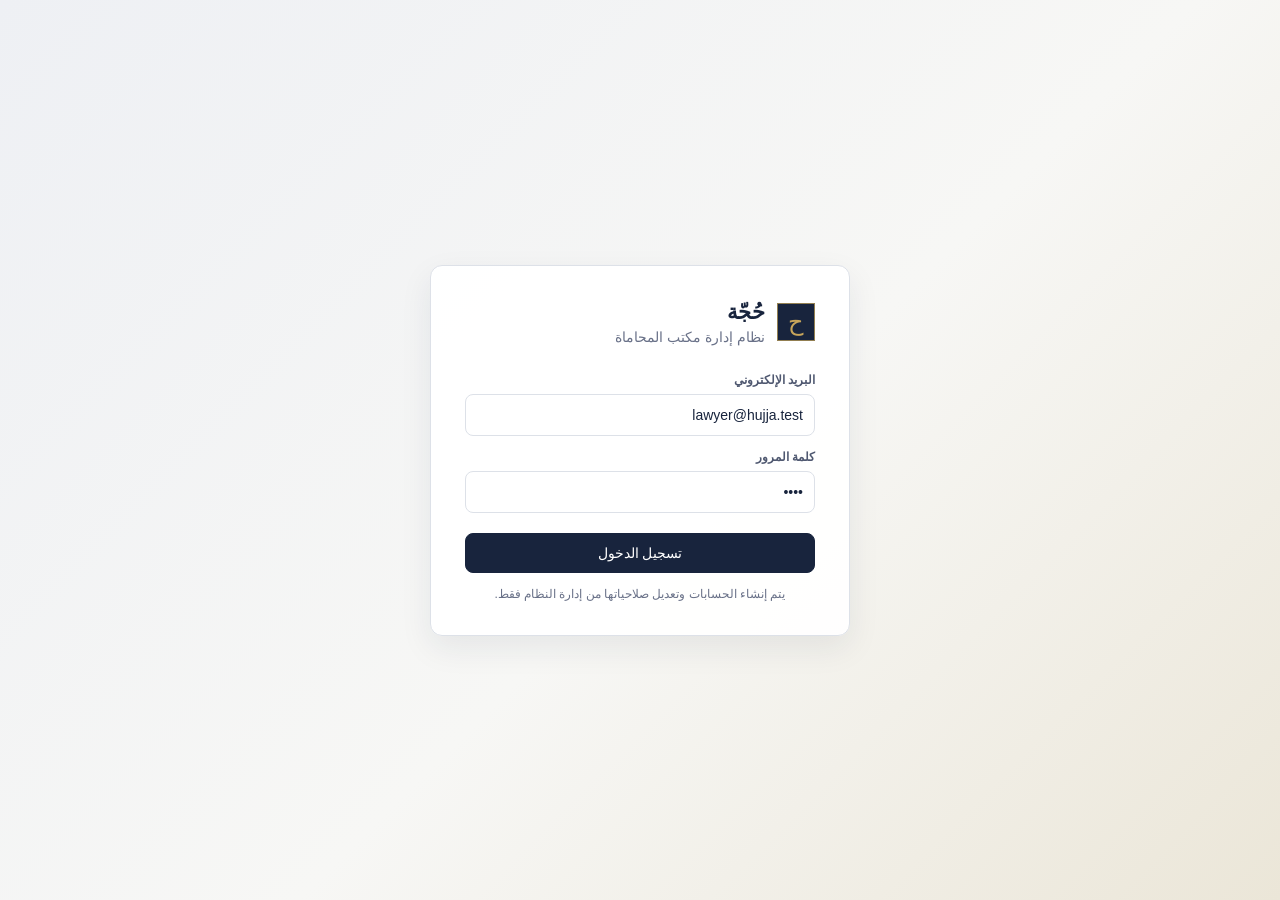
==== hujja-prototype.html @ 733b042e "Deploy Hujja prototype Co-authored-by: Copilot <223556219+Copilot@users.noreply.github.com>" ====
<!doctype html>
<html lang="ar" dir="rtl">
<head>
  <meta charset="utf-8">
  <meta name="viewport" content="width=device-width, initial-scale=1">
  <title>حُجّة — إدارة المكتب</title>
  <style>
    :root {
      --ink: #18243d;
      --ink-2: #263453;
      --paper: #f4f5f7;
      --white: #ffffff;
      --line: #dde1e8;
      --muted: #697188;
      --gold: #c7a55b;
      --gold-soft: #f6f0df;
      --green: #2f7d61;
      --green-soft: #eaf5ef;
      --red: #b84f50;
      --red-soft: #f9eded;
      --shadow: 0 12px 32px rgba(24, 36, 61, .08);
    }
    * { box-sizing: border-box; }
    body {
      margin: 0;
      min-width: 320px;
      background: var(--paper);
      color: var(--ink);
      font-family: "Segoe UI", Tahoma, Arial, sans-serif;
      font-size: 14px;
    }
    button, input, select, textarea { font: inherit; }
    button { cursor: pointer; }
    .shell { min-height: 100vh; display: grid; grid-template-columns: 224px minmax(0, 1fr); }
    .sidebar {
      position: sticky; top: 0; height: 100vh;
      background: var(--ink); color: #fff;
      display: flex; flex-direction: column; padding: 24px 16px 16px;
      z-index: 20;
    }
    .brand { display: flex; align-items: center; gap: 10px; padding: 0 8px 24px; }
    .brand-mark {
      width: 38px; height: 38px; border: 1px solid rgba(199,165,91,.7);
      display: grid; place-items: center; color: var(--gold); font-family: Georgia, serif;
      font-size: 24px;
    }
    .brand strong { display: block; font-family: Georgia, "Times New Roman", serif; font-size: 21px; }
    .brand small { color: #adb5c7; }
    .nav { display: grid; gap: 5px; }
    .nav button {
      width: 100%; border: 0; background: transparent; color: #cbd1df;
      border-radius: 8px; min-height: 43px; padding: 8px 12px;
      display: flex; align-items: center; gap: 10px; text-align: right;
    }
    .nav button svg { width: 18px; height: 18px; flex: 0 0 auto; }
    .nav button:hover, .nav button.active { background: var(--ink-2); color: #fff; }
    .nav button.active { box-shadow: inset 3px 0 var(--gold); }
    .user-card {
      margin-top: auto; border-top: 1px solid rgba(255,255,255,.09);
      padding: 16px 8px 4px;
    }
    .user-card strong, .user-card small { display: block; overflow: hidden; text-overflow: ellipsis; }
    .user-card small { color: #adb5c7; margin: 3px 0 10px; }
    .logout { border: 0; background: transparent; color: #d8ddea; padding: 4px 0; }
    .main { min-width: 0; }
    .topbar {
      height: 72px; background: var(--white); border-bottom: 1px solid var(--line);
      display: flex; align-items: center; gap: 14px; padding: 0 32px;
      position: sticky; top: 0; z-index: 10;
    }
    .search-wrap { position: relative; flex: 1; max-width: 620px; }
    .search-wrap svg { position: absolute; right: 14px; top: 12px; width: 18px; color: var(--muted); }
    .search-wrap input {
      width: 100%; height: 42px; border: 1px solid var(--line); border-radius: 8px;
      background: #fafbfc; padding: 8px 42px 8px 14px; outline: none;
    }
    .search-wrap input:focus { border-color: #9da7bb; background: #fff; box-shadow: 0 0 0 3px rgba(38,52,83,.07); }
    .top-actions { margin-right: auto; display: flex; gap: 8px; align-items: center; }
    .icon-btn {
      width: 40px; height: 40px; border: 1px solid var(--line); border-radius: 8px;
      background: #fff; color: var(--ink);
    }
    .content { padding: 28px 32px 44px; max-width: 1500px; }
    .page-head { display: flex; align-items: flex-start; justify-content: space-between; gap: 16px; margin-bottom: 22px; }
    .page-head h1 { margin: 0; font-family: Georgia, "Times New Roman", serif; font-size: 30px; line-height: 1.2; }
    .page-head p { margin: 6px 0 0; color: var(--muted); }
    .grid { display: grid; grid-template-columns: repeat(12, minmax(0,1fr)); gap: 16px; }
    .card {
      background: var(--white); border: 1px solid var(--line); border-radius: 10px;
      box-shadow: 0 2px 10px rgba(24,36,61,.025);
    }
    .card-pad { padding: 20px; }
    .span-3 { grid-column: span 3; }
    .span-4 { grid-column: span 4; }
    .span-5 { grid-column: span 5; }
    .span-6 { grid-column: span 6; }
    .span-7 { grid-column: span 7; }
    .span-8 { grid-column: span 8; }
    .span-12 { grid-column: span 12; }
    .metric { min-height: 132px; display: flex; flex-direction: column; justify-content: space-between; }
    .metric-label { color: var(--muted); display: flex; justify-content: space-between; align-items: center; }
    .metric-value { font-family: Georgia, "Times New Roman", serif; font-size: 34px; margin-top: 12px; }
    .metric-note { color: var(--muted); font-size: 12px; }
    .card-title { display: flex; align-items: center; justify-content: space-between; margin-bottom: 16px; }
    .card-title h2 { margin: 0; font-size: 16px; }
    .text-btn { border: 0; background: transparent; color: var(--ink-2); font-weight: 700; }
    .btn {
      min-height: 40px; border: 1px solid var(--line); border-radius: 8px;
      background: #fff; color: var(--ink); padding: 8px 14px;
    }
    .btn.primary { border-color: var(--ink); background: var(--ink); color: #fff; }
    .btn.gold { border-color: var(--gold); background: var(--gold-soft); color: #72591f; }
    .btn.danger { border-color: #e6bebe; color: var(--red); }
    .table-wrap { overflow-x: auto; }
    table { width: 100%; border-collapse: collapse; }
    th {
      color: var(--muted); font-size: 12px; font-weight: 700;
      background: #fafbfc; border-bottom: 1px solid var(--line); padding: 11px 12px;
      text-align: right; white-space: nowrap;
    }
    td { border-bottom: 1px solid #edf0f4; padding: 13px 12px; text-align: right; }
    tbody tr:last-child td { border-bottom: 0; }
    tbody tr:hover { background: #fafbfc; }
    .badge {
      display: inline-flex; align-items: center; min-height: 24px; border-radius: 999px;
      padding: 3px 9px; background: #eef1f5; color: #596176; font-size: 12px;
    }
    .badge.open, .badge.paid { background: var(--green-soft); color: var(--green); }
    .badge.pending, .badge.draft { background: var(--gold-soft); color: #806420; }
    .badge.closed, .badge.overdue { background: var(--red-soft); color: var(--red); }
    .form-grid { display: grid; grid-template-columns: repeat(2, minmax(0,1fr)); gap: 14px; }
    .field { display: grid; gap: 7px; }
    .field.full { grid-column: 1/-1; }
    .field label { color: #4f5870; font-size: 12px; font-weight: 700; }
    .field input, .field select, .field textarea {
      width: 100%; min-height: 42px; border: 1px solid var(--line); border-radius: 8px;
      background: #fff; color: var(--ink); padding: 9px 11px; outline: none;
    }
    .field textarea { min-height: 90px; resize: vertical; }
    .field input:focus, .field select:focus, .field textarea:focus {
      border-color: #98a3b8; box-shadow: 0 0 0 3px rgba(38,52,83,.07);
    }
    .form-actions { display: flex; justify-content: flex-end; gap: 8px; margin-top: 16px; }
    .empty { padding: 34px 16px; text-align: center; color: var(--muted); }
    .kanban { display:grid; grid-template-columns:repeat(3,minmax(220px,1fr)); gap:14px; }
    .kanban-col { background:#eef1f5; border-radius:10px; padding:12px; min-height:220px; }
    .kanban-col h3 { margin:0 0 10px; font-size:14px; }
    .task-card { background:#fff;border:1px solid var(--line);border-radius:8px;padding:12px;margin-bottom:8px; }
    .task-card strong { display:block;margin-bottom:5px; }
    .task-card small { color:var(--muted); }
    .otp-code { direction:ltr;text-align:center;font-family:Georgia,serif;font-size:34px;letter-spacing:.12em;color:var(--ink); }
    .search-results {
      display: none; position: absolute; top: 48px; right: 0; left: 0;
      background: #fff; border: 1px solid var(--line); border-radius: 10px;
      box-shadow: var(--shadow); max-height: 420px; overflow: auto; z-index: 30;
    }
    .search-results.show { display: block; }
    .result { width: 100%; border: 0; border-bottom: 1px solid #edf0f4; background: #fff; padding: 12px 14px; text-align: right; }
    .result:last-child { border-bottom: 0; }
    .result:hover { background: #f8f9fb; }
    .result strong { display: block; }
    .result small { color: var(--muted); }
    .login-page {
      min-height: 100vh; display: grid; place-items: center;
      background: linear-gradient(135deg, #eef0f4 0%, #f7f7f5 55%, #ebe6d8 100%);
      padding: 20px;
    }
    .login-card { width: min(420px, 100%); border: 1px solid var(--line); background: rgba(255,255,255,.96); border-radius: 12px; box-shadow: var(--shadow); padding: 34px; }
    .login-brand { display: flex; align-items: center; gap: 12px; margin-bottom: 28px; }
    .login-brand .brand-mark { background: var(--ink); }
    .login-brand h1 { margin: 0; font-family: Georgia, "Times New Roman", serif; }
    .login-brand p { margin: 4px 0 0; color: var(--muted); }
    .login-card .field { margin-top: 14px; }
    .login-card .btn { width: 100%; margin-top: 20px; }
    .login-hint { margin-top: 14px; color: var(--muted); font-size: 12px; text-align: center; }
    .toast {
      position: fixed; left: 24px; bottom: 24px; z-index: 50;
      background: var(--ink); color: #fff; border-right: 4px solid var(--gold);
      border-radius: 8px; padding: 12px 16px; box-shadow: var(--shadow);
      opacity: 0; transform: translateY(8px); transition: .18s ease;
    }
    .toast.show { opacity: 1; transform: translateY(0); }
    .mobile-menu { display: none; }
    @media (max-width: 980px) {
      .shell { grid-template-columns: 76px minmax(0,1fr); }
      .sidebar { padding-inline: 10px; }
      .brand { justify-content: center; padding-inline: 0; }
      .brand-text, .nav button span, .user-card small, .user-card strong { display: none; }
      .nav button { justify-content: center; padding-inline: 0; }
      .user-card { text-align: center; }
      .logout { font-size: 0; }
      .logout::before { content: "خروج"; font-size: 12px; }
      .span-3, .span-4, .span-5 { grid-column: span 6; }
    }
    @media (max-width: 680px) {
      .shell { display: block; }
      .sidebar {
        position: fixed; right: 0; left: 0; top: auto; bottom: 0; height: 64px;
        width: 100%; padding: 6px 8px; border-top: 1px solid rgba(255,255,255,.1);
      }
      .brand, .user-card { display: none; }
      .nav { display: flex; justify-content: space-around; }
      .nav button { flex: 1; min-height: 52px; }
      .nav button.active { box-shadow: inset 0 -3px var(--gold); }
      .topbar { height: 64px; padding: 0 16px; }
      .content { padding: 20px 16px 82px; }
      .span-3, .span-4, .span-5, .span-6, .span-7, .span-8 { grid-column: span 12; }
      .page-head h1 { font-size: 26px; }
      .form-grid { grid-template-columns: 1fr; }
      .top-actions { display: none; }
    }
  </style>
</head>
<body>
  <div id="app"></div>
  <script>
    const $ = (s, root=document) => root.querySelector(s);
    const esc = s => String(s ?? "").replace(/[&<>"']/g, c => ({'&':'&amp;','<':'&lt;','>':'&gt;','"':'&quot;',"'":'&#39;'}[c]));
    const normalize = s => String(s || "").toLowerCase()
      .replace(/[أإآ]/g,"ا").replace(/ى/g,"ي").replace(/ة/g,"ه")
      .replace(/[\u064B-\u065F]/g,"").replace(/[٠-٩]/g, d=>"٠١٢٣٤٥٦٧٨٩".indexOf(d))
      .replace(/\s+/g," ").trim();
    const hash = (text, salt) => { let h=5381; for(const c of (salt+text)) h=((h*33)^c.charCodeAt(0))>>>0; return h.toString(16); };
    const money = n => new Intl.NumberFormat("ar-EG", {maximumFractionDigits:0}).format(Number(n)||0)+" ج.م";
    const now = () => new Date().toISOString();
    const dateTime = s => s ? new Date(s).toLocaleDateString("ar-EG") : "—";

    const seed = () => ({
      users: [
        {email:"admin@hujja.test", password:hash("1234","a"), salt:"a", role:"admin", name:"إدارة المكتب", rate:500},
        {email:"lawyer@hujja.test", password:hash("1234","b"), salt:"b", role:"lawyer", name:"المحامي المسؤول", rate:300},
        {email:"secretary@hujja.test", password:hash("1234","c"), salt:"c", role:"secretary", name:"سكرتارية المكتب", rate:100}
      ],
      clients: [
        {id:"C1", name:"محمد علي حسن", phone:"01000000000", email:"", nationalId:"29801011234567"},
        {id:"C2", name:"سارة أحمد محمود", phone:"01111111111", email:"sara@example.com", nationalId:""}
      ],
      matters: [
        {id:"M-2026-001", title:"نزاع عقد إيجار", client:"C1", status:"open", date:"2026-11-10", team:["lawyer@hujja.test"], note:"موعد جلسة قريب"},
        {id:"M-2026-002", title:"مطالبة تعويض", client:"C2", status:"pending", date:"2026-11-18", team:["lawyer@hujja.test","secretary@hujja.test"], note:"بانتظار المستندات"}
      ],
      invoices: [
        {id:"INV-001", client:"C1", matter:"M-2026-001", date:"2026-11-12", due:"2026-11-30", amount:12500, status:"paid"},
        {id:"INV-002", client:"C2", matter:"M-2026-002", date:"2026-11-20", due:"2026-12-05", amount:7800, status:"pending"}
      ],
      events: [
        {id:"E1", type:"جلسة", matter:"M-2026-001", lawyer:"lawyer@hujja.test", room:"قاعة 4", start:"2026-11-23T10:00", end:"2026-11-23T11:00"},
        {id:"E2", type:"موعد تسليم", matter:"M-2026-002", lawyer:"lawyer@hujja.test", room:"المكتب", start:"2026-11-25T12:00", end:"2026-11-25T12:30"}
      ],
      tasks: [
        {id:"T1", title:"تجهيز مذكرة الرد", matter:"M-2026-001", assigned:"lawyer@hujja.test", due:"2026-11-24", status:"todo"},
        {id:"T2", title:"إرسال المستندات للعميل", matter:"M-2026-002", assigned:"secretary@hujja.test", due:"2026-11-22", status:"doing"},
        {id:"T3", title:"تحضير عقد الأتعاب", matter:"M-2026-001", assigned:"secretary@hujja.test", due:"2026-11-20", status:"done"}
      ],
      timeEntries: [
        {id:"TE1", matter:"M-2026-001", user:"lawyer@hujja.test", minutes:90, billable:true, invoiced:false, rate:300},
        {id:"TE2", matter:"M-2026-002", user:"lawyer@hujja.test", minutes:45, billable:false, invoiced:false, rate:300}
      ],
      expenses: [
        {id:"X1", matter:"M-2026-001", description:"مصاريف تصوير مستندات", amount:350, invoiced:false}
      ],
      funds: [
        {id:"F1", client:"C1", type:"deposit", amount:15000, date:"2026-11-10"},
        {id:"F2", client:"C1", type:"withdraw", amount:12500, date:"2026-11-12"}
      ],
      documents: [
        {id:"D1", matter:"M-2026-001", name:"عقد الإيجار.pdf", versions:2, status:"جاهز", confidence:"مرتفع"},
        {id:"D2", matter:"M-2026-002", name:"مخالصة المستندات.docx", versions:1, status:"قيد المراجعة", confidence:"متوسط"}
      ],
      reviews: [
        {id:"R1", title:"اعتماد صيغة التوكيل", matter:"M-2026-001", body:"تم إعداد التوكيل الخاص بالقضية للمراجعة الاعتماد.", status:"pending", priority:"عاجل"},
        {id:"R2", title:"مراجعة مذكرة الرد", matter:"M-2026-002", body:"يرجى مراجعة المذكرة قبل اعتمادها وإرسالها.", status:"approved", priority:"عادي"}
      ],
      audit: [{time:now(), user:"system", action:"تم إنشاء نسخة تجريبية"}]
    });

    let db;
    try { db = JSON.parse(localStorage.getItem("hujja-v2")); } catch (_) {}
    db = db || seed();
    if(db) {
      const base=seed();
      Object.entries(base).forEach(([key,value])=>{ if(!db[key]) db[key]=value; });
      db.users.forEach(u=>{
        if(u.role==="assistant") u.role="secretary";
      });
    }
    const save = () => localStorage.setItem("hujja-v2", JSON.stringify(db));
    const state = {user:null, pendingUser:null, otp:"", page:"dashboard", search:""};

    function audit(action) {
      db.audit.unshift({time:now(), user:state.user?.email || "system", action});
      save();
    }
    function toast(message) {
      let el = $(".toast");
      if (!el) { el=document.createElement("div"); el.className="toast"; document.body.append(el); }
      el.textContent=message; el.classList.add("show");
      clearTimeout(el._timer); el._timer=setTimeout(()=>el.classList.remove("show"),2600);
    }
    const clientName = id => db.clients.find(x=>x.id===id)?.name || "—";
    const badge = (text, cls) => `<span class="badge ${cls||""}">${esc(text)}</span>`;

    function loginView() {
      if(state.pendingUser) {
        document.getElementById("app").innerHTML = `
          <main class="login-page"><section class="login-card">
            <div class="login-brand"><div class="brand-mark">ح</div><div><h1>التحقق بخطوتين</h1><p>تم إرسال رمز تجريبي إلى حسابك</p></div></div>
            <div class="otp-code">${esc(state.otp)}</div>
            <form id="otp-form">
              <div class="field"><label for="otp">رمز التحقق</label><input id="otp" inputmode="numeric" maxlength="6" required></div>
              <button class="btn primary" type="submit">تأكيد ودخول</button>
            </form>
            <button class="text-btn" style="width:100%;margin-top:12px" onclick="cancelOtp()">العودة لتسجيل الدخول</button>
          </section></main>`;
        $("#otp-form").addEventListener("submit", e=>{
          e.preventDefault();
          if($("#otp").value.trim()!==state.otp) return toast("رمز التحقق غير صحيح");
          state.user=state.pendingUser;
          state.pendingUser=null;
          state.page="dashboard";
          audit("تسجيل دخول موثق برمز التحقق");
          render();
        });
        return;
      }
      document.getElementById("app").innerHTML = `
        <main class="login-page">
          <section class="login-card">
            <div class="login-brand">
              <div class="brand-mark">ح</div>
              <div><h1>حُجّة</h1><p>نظام إدارة مكتب المحاماة</p></div>
            </div>
            <form id="login-form">
              <div class="field"><label for="email">البريد الإلكتروني</label><input id="email" value="lawyer@hujja.test" autocomplete="username"></div>
              <div class="field"><label for="password">كلمة المرور</label><input id="password" type="password" value="1234" autocomplete="current-password"></div>
              <button class="btn primary" type="submit">تسجيل الدخول</button>
            </form>
            <div class="login-hint">يتم إنشاء الحسابات وتعديل صلاحياتها من إدارة النظام فقط.</div>
          </section>
        </main>`;
      $("#login-form").addEventListener("submit", e => {
        e.preventDefault();
        const email=$("#email").value.trim().toLowerCase();
        const password=$("#password").value;
        const user=db.users.find(u=>u.email===email);
        if(!user || user.password!==hash(password,user.salt)) { toast("البريد الإلكتروني أو كلمة المرور غير صحيحة"); return; }
        state.pendingUser=user;
        state.otp=String(Math.floor(100000+Math.random()*900000));
        render();
      });
    }
    function cancelOtp(){ state.pendingUser=null; state.otp=""; render(); }

    const icons = {
      dashboard:`<svg viewBox="0 0 24 24" fill="none" stroke="currentColor"><rect x="3" y="3" width="7" height="7" rx="1"/><rect x="14" y="3" width="7" height="7" rx="1"/><rect x="3" y="14" width="7" height="7" rx="1"/><rect x="14" y="14" width="7" height="7" rx="1"/></svg>`,
      cases:`<svg viewBox="0 0 24 24" fill="none" stroke="currentColor"><path d="M3 7h18v12H3zM8 7V4h8v3M3 12h18"/></svg>`,
      clients:`<svg viewBox="0 0 24 24" fill="none" stroke="currentColor"><circle cx="9" cy="8" r="4"/><path d="M3 21c0-4 2.7-7 6-7s6 3 6 7M17 8h4M19 6v4"/></svg>`,
      invoices:`<svg viewBox="0 0 24 24" fill="none" stroke="currentColor"><path d="M6 2h12v20l-3-2-3 2-3-2-3 2z"/><path d="M9 7h6M9 11h6M9 15h4"/></svg>`,
      users:`<svg viewBox="0 0 24 24" fill="none" stroke="currentColor"><circle cx="9" cy="8" r="4"/><path d="M2 21c0-4 3-7 7-7s7 3 7 7M16 4c3 0 5 2 5 5"/><path d="M17 12c3 0 5 2 5 5"/></svg>`,
      calendar:`<svg viewBox="0 0 24 24" fill="none" stroke="currentColor"><rect x="3" y="5" width="18" height="16" rx="2"/><path d="M8 3v4M16 3v4M3 10h18"/></svg>`,
      tasks:`<svg viewBox="0 0 24 24" fill="none" stroke="currentColor"><path d="M9 11l2 2 4-5M5 3h14v18H5z"/></svg>`,
      time:`<svg viewBox="0 0 24 24" fill="none" stroke="currentColor"><circle cx="12" cy="12" r="9"/><path d="M12 7v5l4 2"/></svg>`,
      funds:`<svg viewBox="0 0 24 24" fill="none" stroke="currentColor"><rect x="3" y="6" width="18" height="13" rx="2"/><circle cx="12" cy="12" r="3"/><path d="M7 9V6h10v3"/></svg>`,
      docs:`<svg viewBox="0 0 24 24" fill="none" stroke="currentColor"><path d="M5 3h10l4 4v14H5z"/><path d="M15 3v5h5M8 12h8M8 16h8"/></svg>`,
      review:`<svg viewBox="0 0 24 24" fill="none" stroke="currentColor"><circle cx="12" cy="12" r="9"/><path d="M8 12l3 3 5-6"/></svg>`,
      audit:`<svg viewBox="0 0 24 24" fill="none" stroke="currentColor"><circle cx="12" cy="12" r="9"/><path d="M12 7v5l3 2"/></svg>`
    };
    const roleNav = {
      admin: [
        ["dashboard","نظرة عامة"],["cases","القضايا"],["clients","العملاء"],["calendar","التقويم"],
        ["tasks","المهام"],["time","الوقت والمصروفات"],["invoices","الفواتير"],["funds","أموال العملاء"],
        ["docs","المستندات"],["review","المراجعة"],["users","المستخدمون"],["audit","سجل النشاط"]
      ],
      lawyer: [
        ["dashboard","نظرة عامة"],["cases","القضايا"],["calendar","التقويم"],["tasks","مهامي"],
        ["time","الوقت والمصروفات"],["docs","المستندات"],["review","المراجعة"],["audit","سجل النشاط"]
      ],
      secretary: [
        ["dashboard","نظرة عامة"],["clients","العملاء"],["cases","القضايا"],["calendar","التقويم"],
        ["tasks","المهام"],["invoices","الفواتير"],["docs","المستندات"],["audit","سجل النشاط"]
      ]
    };

    function dashboard() {
      const openCases=db.matters.filter(x=>x.status==="open").length;
      const overdue=db.invoices.filter(x=>x.status==="overdue").length;
      const pending=db.invoices.filter(x=>x.status==="pending").reduce((n,x)=>n+x.amount,0);
      const roleTitle=state.user.role==="admin"?"نظرة عامة — إدارة المكتب":state.user.role==="lawyer"?"نظرة عامة — المحامي المسؤول":"نظرة عامة — السكرتارية";
      return `
        <div class="page-head"><div><h1>${roleTitle}</h1><p>ملخص أعمال مكتبك اليوم.</p></div>${state.user.role==="lawyer"?"":`<button class="btn primary" onclick="setPage('invoices')">إنشاء فاتورة</button>`}</div>
        <section class="grid">
          <div class="card card-pad span-3 metric"><div class="metric-label"><span>القضايا النشطة</span><span>●</span></div><div><div class="metric-value">${openCases}</div><div class="metric-note">قضية مفتوحة</div></div></div>
          <div class="card card-pad span-3 metric"><div class="metric-label"><span>العملاء المسجلون</span><span>●</span></div><div><div class="metric-value">${db.clients.length}</div><div class="metric-note">${db.clients.length} ملف عميل</div></div></div>
          <div class="card card-pad span-3 metric"><div class="metric-label"><span>فواتير معلقة</span><span>●</span></div><div><div class="metric-value">${money(pending)}</div><div class="metric-note">${db.invoices.filter(x=>x.status==="pending").length} فاتورة تحتاج متابعة</div></div></div>
          <div class="card card-pad span-3 metric"><div class="metric-label"><span>فواتير متأخرة</span><span>●</span></div><div><div class="metric-value">${overdue}</div><div class="metric-note">${overdue ? "تحتاج مراجعة عاجلة" : "لا توجد متأخرات"}</div></div></div>

          <div class="card span-8">
            <div class="card-pad card-title"><h2>أحدث القضايا</h2><button class="text-btn" onclick="setPage('cases')">عرض الكل</button></div>
            <div class="table-wrap"><table><thead><tr><th>رقم القضية</th><th>الموضوع</th><th>العميل</th><th>الحالة</th></tr></thead>
            <tbody>${db.matters.slice().reverse().slice(0,5).map(m=>`<tr><td>${esc(m.id)}</td><td>${esc(m.title)}</td><td>${esc(clientName(m.client))}</td><td>${badge(m.status==="open"?"مفتوحة":m.status==="pending"?"قيد المتابعة":"مغلقة",m.status)}</td></tr>`).join("") || `<tr><td colspan="4"><div class="empty">لا توجد قضايا بعد</div></td></tr>`}</tbody></table></div>
          </div>
          <div class="card card-pad span-4">
            <div class="card-title"><h2>الفواتير الأخيرة</h2><button class="text-btn" onclick="setPage('invoices')">عرض الكل</button></div>
            ${db.invoices.slice().reverse().slice(0,4).map(i=>`<div style="display:flex;justify-content:space-between;border-bottom:1px solid #edf0f4;padding:12px 0"><div><strong>${esc(i.id)}</strong><br><small style="color:var(--muted)">${esc(clientName(i.client))}</small></div><div style="text-align:left">${money(i.amount)}<br>${badge(i.status==="paid"?"مدفوعة":i.status==="pending"?"معلقة":"متأخرة",i.status)}</div></div>`).join("") || `<div class="empty">لا توجد فواتير</div>`}
          </div>
        </section>`;
    }

    function cases() {
      return `
        <div class="page-head"><div><h1>القضايا</h1><p>تابع تفاصيل وملفات القضايا التابعة للمكتب.</p></div><button class="btn primary" onclick="openModal('matter')">قضية جديدة</button></div>
        <div class="card"><div class="table-wrap"><table><thead><tr><th>رقم القضية</th><th>الموضوع</th><th>العميل</th><th>تاريخ الفتح</th><th>الحالة</th></tr></thead>
        <tbody>${db.matters.map(m=>`<tr><td><strong>${esc(m.id)}</strong></td><td>${esc(m.title)}</td><td>${esc(clientName(m.client))}</td><td>${dateTime(m.date)}</td><td>${badge(m.status==="open"?"مفتوحة":m.status==="pending"?"قيد المتابعة":"مغلقة",m.status)}</td></tr>`).join("")}</tbody></table></div></div>`;
    }

    function clients() {
      return `
        <div class="page-head"><div><h1>العملاء</h1><p>ملفات العملاء وبيانات التواصل الخاصة بهم.</p></div><button class="btn primary" onclick="openModal('client')">عميل جديد</button></div>
        <div class="card"><div class="table-wrap"><table><thead><tr><th>الاسم</th><th>رقم الهاتف</th><th>البريد الإلكتروني</th><th>الرقم القومي</th><th>القضايا</th></tr></thead>
        <tbody>${db.clients.map(c=>`<tr><td><strong>${esc(c.name)}</strong></td><td>${esc(c.phone||"—")}</td><td>${esc(c.email||"—")}</td><td>${esc(c.nationalId||"—")}</td><td>${db.matters.filter(m=>m.client===c.id).length}</td></tr>`).join("")}</tbody></table></div></div>`;
    }

    function invoices() {
      return `
        <div class="page-head"><div><h1>الفواتير</h1><p>إنشاء ومتابعة فواتير العملاء.</p></div><button class="btn primary" onclick="openModal('invoice')">إنشاء فاتورة</button></div>
        <div class="card"><div class="table-wrap"><table><thead><tr><th>رقم الفاتورة</th><th>العميل</th><th>القضية</th><th>التاريخ</th><th>المبلغ</th><th>الحالة</th></tr></thead>
        <tbody>${db.invoices.slice().reverse().map(i=>`<tr><td><strong>${esc(i.id)}</strong></td><td>${esc(clientName(i.client))}</td><td>${esc(i.matter)}</td><td>${dateTime(i.date)}</td><td>${money(i.amount)}</td><td>${badge(i.status==="paid"?"مدفوعة":i.status==="pending"?"معلقة":"متأخرة",i.status)}</td></tr>`).join("")}</tbody></table></div></div>`;
    }

    function usersPage() {
      if(state.user.role!=="admin") return `<div class="empty">هذه الصفحة متاحة لإدارة المكتب فقط.</div>`;
      return `
        <div class="page-head"><div><h1>المستخدمون</h1><p>إضافة ومراجعة حسابات فريق المكتب. التسجيل الذاتي متوقف.</p></div><button class="btn primary" onclick="openModal('user')">إضافة مستخدم</button></div>
        <div class="card"><div class="table-wrap"><table><thead><tr><th>الاسم</th><th>البريد الإلكتروني</th><th>الدور</th><th>السعر بالساعة</th></tr></thead>
        <tbody>${db.users.map(u=>`<tr><td><strong>${esc(u.name)}</strong></td><td>${esc(u.email)}</td><td>${u.role==="admin"?"مدير المكتب":u.role==="lawyer"?"محامي":"سكرتارية"}</td><td>${money(u.rate)}</td></tr>`).join("")}</tbody></table></div></div>`;
    }

    function auditPage() {
      return `
        <div class="page-head"><div><h1>سجل النشاط</h1><p>آخر العمليات التي تمت داخل النظام.</p></div></div>
        <div class="card"><div class="table-wrap"><table><thead><tr><th>التوقيت</th><th>المستخدم</th><th>العملية</th></tr></thead>
        <tbody>${db.audit.map(a=>`<tr><td>${new Date(a.time).toLocaleString("ar-EG")}</td><td>${esc(a.user)}</td><td>${esc(a.action)}</td></tr>`).join("")}</tbody></table></div></div>`;
    }

    function calendarPage() {
      const events=db.events.slice().sort((a,b)=>a.start.localeCompare(b.start));
      return `
        <div class="page-head"><div><h1>التقويم</h1><p>الجلسات والمواعيد النهائية المتاحة للفريق.</p></div></div>
        <div class="card card-pad span-12">
          <div class="form-grid">
            <div class="field"><label>نوع الموعد</label><select id="event-type"><option>جلسة</option><option>موعد تسليم</option><option>اجتماع</option></select></div>
            <div class="field"><label>القضية</label><select id="event-matter">${db.matters.map(m=>`<option value="${m.id}">${esc(m.id)} — ${esc(m.title)}</option>`).join("")}</select></div>
            <div class="field"><label>القاعة أو المكان</label><input id="event-room" placeholder="قاعة 4"></div>
            <div class="field"><label>بداية الموعد</label><input id="event-start" type="datetime-local"></div>
            <div class="field full"><button class="btn primary" onclick="addEvent()">إضافة إلى التقويم</button></div>
          </div>
        </div>
        <div class="card"><div class="table-wrap"><table><thead><tr><th>النوع</th><th>القضية</th><th>المكان</th><th>المحامي</th><th>الموعد</th></tr></thead>
        <tbody>${events.map(e=>`<tr><td>${esc(e.type)}</td><td>${esc(e.matter)}</td><td>${esc(e.room)}</td><td>${esc(db.users.find(u=>u.email===e.lawyer)?.name||e.lawyer)}</td><td>${new Date(e.start).toLocaleString("ar-EG")}</td></tr>`).join("")}</tbody></table></div></div>`;
    }
    function addEvent(){
      const start=$("#event-start")?.value;
      if(!start) return toast("اختر وقت بدء الموعد");
      db.events.push({id:"E"+(db.events.length+1),type:$("#event-type").value,matter:$("#event-matter").value,lawyer:state.user.email,room:$("#event-room").value||"المكتب",start,end:start});
      audit("إضافة موعد في التقويم");
      save(); setPage("calendar"); toast("تم إضافة الموعد");
    }

    function tasksPage(){
      const visible=state.user.role==="lawyer" ? db.tasks.filter(t=>t.assigned===state.user.email) : db.tasks;
      const columns=[["todo","قائمة الانتظار"],["doing","قيد التنفيذ"],["done","مكتملة"]];
      return `
        <div class="page-head"><div><h1>${state.user.role==="lawyer"?"مهامي":"المهام"}</h1><p>تنظيم العمل ومتابعة المسؤوليات اليومية.</p></div></div>
        <div class="card card-pad">
          <div class="form-grid">
            <div class="field"><label>عنوان المهمة</label><input id="task-title" placeholder="مثال: تجهيز مذكرة"></div>
            <div class="field"><label>القضية</label><select id="task-matter">${db.matters.map(m=>`<option value="${m.id}">${esc(m.id)} — ${esc(m.title)}</option>`).join("")}</select></div>
            <div class="field"><label>المكلف</label><select id="task-assigned">${db.users.map(u=>`<option value="${u.email}">${esc(u.name)}</option>`).join("")}</select></div>
            <div class="field"><label>تاريخ الاستحقاق</label><input id="task-due" type="date"></div>
            <div class="field full"><button class="btn primary" onclick="addTask()">تكليف المهمة</button></div>
          </div>
        </div>
        <div class="kanban">${columns.map(([status,label])=>`<div class="kanban-col"><h3>${label}</h3>${visible.filter(t=>t.status===status).map(t=>`<div class="task-card"><strong>${esc(t.title)}</strong><small>${esc(t.matter)} — ${esc(db.users.find(u=>u.email===t.assigned)?.name||t.assigned)}</small><div style="margin-top:10px"><button class="text-btn" onclick="moveTask('${t.id}',-1)">السابق</button> <button class="text-btn" onclick="moveTask('${t.id}',1)">التالي</button></div></div>`).join("")||`<div class="empty">لا توجد مهام</div>`}</div>`).join("")}</div>`;
    }
    function addTask(){
      const title=$("#task-title")?.value.trim();
      if(!title) return toast("أدخل عنوان المهمة");
      db.tasks.push({id:"T"+(db.tasks.length+1),title,matter:$("#task-matter").value,assigned:$("#task-assigned").value,due:$("#task-due").value,status:"todo"});
      audit("تكليف مهمة: "+title);
      save(); setPage("tasks"); toast("تم تكليف المهمة");
    }
    function moveTask(id,delta){
      const task=db.tasks.find(t=>t.id===id);
      if(!task) return;
      const states=["todo","doing","done"];
      task.status=states[Math.max(0,Math.min(2,states.indexOf(task.status)+delta))];
      audit("تغيير حالة مهمة: "+task.title);
      save(); setPage("tasks");
    }

    function timePage(){
      const entries=db.timeEntries.map(t=>({...t,userName:db.users.find(u=>u.email===t.user)?.name||t.user}));
      const totalMinutes=entries.reduce((n,t)=>n+t.minutes,0);
      const billable=entries.filter(t=>t.billable).reduce((n,t)=>n+t.minutes/60*t.rate,0);
      return `
        <div class="page-head"><div><h1>الوقت والمصروفات</h1><p>تتبع الساعات القابلة للفوترة ومصاريف القضايا.</p></div></div>
        <section class="grid">
          <div class="card card-pad span-4 metric"><div class="metric-label">إجمالي الساعات</div><div class="metric-value">${(totalMinutes/60).toFixed(1)}</div></div>
          <div class="card card-pad span-4 metric"><div class="metric-label">قابل للفوترة</div><div class="metric-value">${money(billable)}</div></div>
          <div class="card card-pad span-4 metric"><div class="metric-label">مصروفات مسجلة</div><div class="metric-value">${money(db.expenses.reduce((n,x)=>n+x.amount,0))}</div></div>
        </section>
        <div class="card"><div class="table-wrap"><table><thead><tr><th>القضية</th><th>المستخدم</th><th>الدقائق</th><th>القيمة</th><th>الفوترة</th></tr></thead>
        <tbody>${entries.map(t=>`<tr><td>${esc(t.matter)}</td><td>${esc(t.userName)}</td><td>${t.minutes}</td><td>${money(t.minutes/60*t.rate)}</td><td>${t.billable?(t.invoiced?"مفوتر":"قابل للفوترة"):"غير قابل للفوترة"}</td></tr>`).join("")}</tbody></table></div></div>
        <div class="card card-pad" style="margin-top:16px"><h2 style="margin-top:0">إضافة مصروف</h2><div class="form-grid">
          <div class="field"><label>القضية</label><select id="expense-matter">${db.matters.map(m=>`<option value="${m.id}">${esc(m.id)} — ${esc(m.title)}</option>`).join("")}</select></div>
          <div class="field"><label>الوصف</label><input id="expense-description"></div>
          <div class="field"><label>المبلغ</label><input id="expense-amount" type="number" min="1"></div>
          <div class="field"><button class="btn primary" onclick="addExpense()">حفظ المصروف</button></div>
        </div></div>`;
    }
    function addExpense(){
      const amount=Number($("#expense-amount")?.value);
      if(!amount) return toast("أدخل مبلغ المصروف");
      db.expenses.push({id:"X"+(db.expenses.length+1),matter:$("#expense-matter").value,description:$("#expense-description").value||"مصروف قضية",amount,invoiced:false});
      audit("إضافة مصروف بقيمة "+amount);
      save(); setPage("time"); toast("تم حفظ المصروف");
    }

    function fundsPage(){
      const balance=c=>db.funds.filter(f=>f.client===c).reduce((n,f)=>n+(f.type==="deposit"?f.amount:-f.amount),0);
      return `
        <div class="page-head"><div><h1>أموال العملاء</h1><p>سجل الإيداعات والسحوبات والتسوية.</p></div></div>
        <div class="card card-pad"><div class="form-grid">
          <div class="field"><label>العميل</label><select id="fund-client">${db.clients.map(c=>`<option value="${c.id}">${esc(c.name)}</option>`).join("")}</select></div>
          <div class="field"><label>المبلغ</label><input id="fund-amount" type="number" min="1"></div>
          <div class="field full"><button class="btn primary" onclick="fundMove('deposit')">إيداع</button> <button class="btn danger" onclick="fundMove('withdraw')">سحب</button></div>
        </div></div>
        <div class="card"><div class="table-wrap"><table><thead><tr><th>العميل</th><th>إجمالي الإيداعات</th><th>إجمالي السحوبات</th><th>الرصيد</th><th>الحالة</th></tr></thead>
        <tbody>${db.clients.map(c=>{const dep=db.funds.filter(f=>f.client===c.id&&f.type==="deposit").reduce((n,f)=>n+f.amount,0),wd=db.funds.filter(f=>f.client===c.id&&f.type==="withdraw").reduce((n,f)=>n+f.amount,0);return `<tr><td>${esc(c.name)}</td><td>${money(dep)}</td><td>${money(wd)}</td><td><strong>${money(balance(c.id))}</strong></td><td>${badge(balance(c.id)>=0?"مطابق":"تجاوز رصيد","open")}</td></tr>`}).join("")}</tbody></table></div></div>`;
    }
    function fundMove(type){
      const amount=Number($("#fund-amount")?.value),client=$("#fund-client")?.value;
      if(!amount) return toast("أدخل المبلغ");
      const balance=db.funds.filter(f=>f.client===client).reduce((n,f)=>n+(f.type==="deposit"?f.amount:-f.amount),0);
      if(type==="withdraw"&&amount>balance) return toast("السحب يتجاوز الرصيد المتاح");
      db.funds.push({id:"F"+(db.funds.length+1),client,type,amount,date:new Date().toISOString().slice(0,10)});
      audit((type==="deposit"?"إيداع":"سحب")+" لدى العميل "+clientName(client)+" بقيمة "+amount);
      save(); setPage("funds"); toast(type==="deposit"?"تم تسجيل الإيداع":"تم تسجيل السحب");
    }

    function docsPage(){
      return `
        <div class="page-head"><div><h1>المستندات</h1><p>أرشيف ملفات القضايا وإصداراتها وحالة المراجعة.</p></div></div>
        <div class="card card-pad"><div class="form-grid">
          <div class="field"><label>القضية</label><select id="doc-matter">${db.matters.map(m=>`<option value="${m.id}">${esc(m.id)} — ${esc(m.title)}</option>`).join("")}</select></div>
          <div class="field"><label>اسم المستند</label><input id="doc-name" placeholder="مثال: مذكرة الرد.pdf"></div>
          <div class="field full"><button class="btn primary" onclick="addDocument()">إضافة للمستندات</button></div>
        </div></div>
        <div class="card"><div class="table-wrap"><table><thead><tr><th>المستند</th><th>القضية</th><th>الإصدارات</th><th>الحالة</th><th>مستوى الثقة</th></tr></thead>
        <tbody>${db.documents.map(d=>`<tr><td><strong>${esc(d.name)}</strong></td><td>${esc(d.matter)}</td><td>${d.versions}</td><td>${esc(d.status)}</td><td>${esc(d.confidence)}</td></tr>`).join("")}</tbody></table></div></div>`;
    }
    function addDocument(){
      const name=$("#doc-name")?.value.trim();
      if(!name) return toast("أدخل اسم المستند");
      db.documents.push({id:"D"+(db.documents.length+1),matter:$("#doc-matter").value,name,versions:1,status:"جاهز",confidence:"مرتفع"});
      audit("إضافة مستند: "+name);
      save(); setPage("docs"); toast("تم إضافة المستند");
    }

    function reviewPage(){
      return `
        <div class="page-head"><div><h1>المراجعة الاعتمادية</h1><p>طلبات الاعتماد التي تحتاج قرارًا من المحامي أو الإدارة.</p></div></div>
        <div class="card"><div class="table-wrap"><table><thead><tr><th>الطلب</th><th>القضية</th><th>الأولوية</th><th>الحالة</th><th>الإجراء</th></tr></thead>
        <tbody>${db.reviews.map(r=>`<tr><td><strong>${esc(r.title)}</strong><br><small>${esc(r.body)}</small></td><td>${esc(r.matter)}</td><td>${esc(r.priority)}</td><td>${badge(r.status==="pending"?"بانتظار الاعتماد":"معتمد",r.status==="pending"?"pending":"open")}</td><td>${r.status==="pending"&&state.user.role!=="secretary"?`<button class="btn" onclick="reviewItem('${r.id}','approved')">اعتماد</button> <button class="btn danger" onclick="reviewItem('${r.id}','rejected')">رفض</button>`:"—"}</td></tr>`).join("")}</tbody></table></div></div>`;
    }
    function reviewItem(id,status){
      const item=db.reviews.find(r=>r.id===id);
      if(!item) return;
      item.status=status;
      audit((status==="approved"?"اعتماد":"رفض")+" طلب: "+item.title);
      save(); setPage("review"); toast(status==="approved"?"تم الاعتماد":"تم رفض الطلب");
    }

    function modalContent(type) {
      if(type==="client") return `<form id="modal-form"><div class="form-grid">
        <div class="field full"><label>اسم العميل</label><input name="name" required></div>
        <div class="field"><label>رقم الهاتف</label><input name="phone"></div>
        <div class="field"><label>البريد الإلكتروني</label><input name="email" type="email"></div>
        <div class="field full"><label>الرقم القومي / رقم الهوية</label><input name="nationalId"></div>
      </div><div class="form-actions"><button type="button" class="btn" onclick="closeModal()">إلغاء</button><button class="btn primary">حفظ العميل</button></div></form>`;
      if(type==="matter") return `<form id="modal-form"><div class="form-grid">
        <div class="field full"><label>عنوان القضية</label><input name="title" required></div>
        <div class="field full"><label>العميل</label><select name="client" required>${db.clients.map(c=>`<option value="${c.id}">${esc(c.name)}</option>`).join("")}</select></div>
        <div class="field"><label>الحالة</label><select name="status"><option value="open">مفتوحة</option><option value="pending">قيد المتابعة</option><option value="closed">مغلقة</option></select></div>
        <div class="field"><label>تاريخ الفتح</label><input name="date" type="date" value="${new Date().toISOString().slice(0,10)}"></div>
      </div><div class="form-actions"><button type="button" class="btn" onclick="closeModal()">إلغاء</button><button class="btn primary">حفظ القضية</button></div></form>`;
      if(type==="invoice") return `<form id="modal-form"><div class="form-grid">
        <div class="field full"><label>العميل</label><select name="client" required onchange="fillInvoiceMatters(this.value)">${db.clients.map(c=>`<option value="${c.id}">${esc(c.name)}</option>`).join("")}</select></div>
        <div class="field full"><label>القضية</label><select name="matter" id="invoice-matter">${db.matters.map(m=>`<option value="${m.id}">${esc(m.id)} — ${esc(m.title)}</option>`).join("")}</select></div>
        <div class="field"><label>المبلغ</label><input name="amount" type="number" min="1" required></div>
        <div class="field"><label>تاريخ الاستحقاق</label><input name="due" type="date" required></div>
      </div><div class="form-actions"><button type="button" class="btn" onclick="closeModal()">إلغاء</button><button class="btn primary">حفظ الفاتورة</button></div></form>`;
      if(type==="user") return `<form id="modal-form"><div class="form-grid">
        <div class="field full"><label>الاسم</label><input name="name" required></div>
        <div class="field full"><label>البريد الإلكتروني</label><input name="email" type="email" required></div>
        <div class="field"><label>الدور</label><select name="role"><option value="lawyer">محامي</option><option value="secretary">سكرتارية</option><option value="admin">مدير المكتب</option></select></div>
        <div class="field"><label>السعر بالساعة</label><input name="rate" type="number" min="0" value="300"></div>
        <div class="field full"><label>كلمة المرور المؤقتة</label><input name="password" type="password" value="1234" required></div>
      </div><div class="form-actions"><button type="button" class="btn" onclick="closeModal()">إلغاء</button><button class="btn primary">إضافة المستخدم</button></div></form>`;
    }

    function openModal(type) {
      if(type==="user" && state.user.role!=="admin") return toast("غير مصرح بإضافة مستخدم");
      let modal=$("#modal");
      if(!modal) {
        modal=document.createElement("div"); modal.id="modal";
        modal.style.cssText="position:fixed;inset:0;background:rgba(15,23,42,.38);display:grid;place-items:center;padding:16px;z-index:40";
        document.body.append(modal);
      }
      modal.innerHTML=`<section class="card card-pad" style="width:min(620px,100%);max-height:90vh;overflow:auto"><div class="card-title"><h2>${type==="client"?"عميل جديد":type==="matter"?"قضية جديدة":type==="invoice"?"إنشاء فاتورة":"إضافة مستخدم"}</h2><button class="icon-btn" onclick="closeModal()" aria-label="إغلاق">×</button></div>${modalContent(type)}</section>`;
      $("#modal-form").addEventListener("submit", e=>{e.preventDefault(); saveModal(type, new FormData(e.target));});
    }
    function closeModal(){ const m=$("#modal"); if(m) m.remove(); }
    function fillInvoiceMatters(clientId) {
      const select=$("#invoice-matter");
      const matters=db.matters.filter(m=>m.client===clientId);
      select.innerHTML=matters.map(m=>`<option value="${m.id}">${esc(m.id)} — ${esc(m.title)}</option>`).join("") || `<option value="">لا توجد قضايا لهذا العميل</option>`;
    }
    function saveModal(type, form) {
      const data=Object.fromEntries(form);
      if(type==="client") {
        db.clients.push({id:"C"+(db.clients.length+1), ...data});
        audit("إضافة عميل: "+data.name);
        closeModal(); setPage("clients"); toast("تم إضافة العميل");
      } else if(type==="matter") {
        const year=new Date().getFullYear();
        const id="M-"+year+"-"+String(db.matters.length+1).padStart(3,"0");
        db.matters.push({id,title:data.title,client:data.client,status:data.status,date:data.date,team:[state.user.email],note:""});
        audit("إضافة قضية: "+id);
        closeModal(); setPage("cases"); toast("تم إنشاء القضية");
      } else if(type==="invoice") {
        if(!data.matter) return toast("اختر قضية للعميل أولًا");
        const id="INV-"+String(db.invoices.length+1).padStart(3,"0");
        db.invoices.push({id,client:data.client,matter:data.matter,date:new Date().toISOString().slice(0,10),due:data.due,amount:Number(data.amount),status:"pending"});
        audit("إنشاء فاتورة: "+id);
        closeModal(); setPage("invoices"); toast("تم حفظ الفاتورة");
      } else if(type==="user") {
        if(db.users.some(u=>u.email.toLowerCase()===data.email.toLowerCase())) return toast("البريد الإلكتروني مستخدم بالفعل");
        const salt=Math.random().toString(36).slice(2,8);
        db.users.push({email:data.email.toLowerCase(),name:data.name,role:data.role,rate:Number(data.rate)||0,salt,password:hash(data.password,salt)});
        audit("إضافة مستخدم: "+data.email);
        closeModal(); setPage("users"); toast("تم إضافة المستخدم");
      }
      save(); render();
    }

    function levenshtein(a,b) {
      const m=Array.from({length:b.length+1},()=>[]);
      for(let j=0;j<=b.length;j++) m[0][j]=j;
      for(let i=0;i<=a.length;i++) m[i][0]=i;
      for(let i=1;i<=a.length;i++) for(let j=1;j<=b.length;j++) m[i][j]=Math.min(m[i-1][j]+1,m[i][j-1]+1,m[i-1][j-1]+(a[i-1]==b[j-1]?0:1));
      return m[a.length][b.length];
    }
    function score(query,text) {
      query=normalize(query); text=normalize(text);
      if(!query) return 0;
      if(text.includes(query)) return 100;
      if(text.startsWith(query)) return 90;
      const terms=query.split(" ");
      const all=terms.every(t=>text.includes(t));
      if(all) return 75;
      const distance=levenshtein(query.slice(0,18),text.slice(0,18));
      return 70-distance*8;
    }
    function searchRecords(query) {
      if(query.length<2) return [];
      const rows=[];
      db.clients.forEach(c=>rows.push({type:"عميل", title:c.name, sub:c.phone||c.email||"ملف عميل", page:"clients", score:score(query,c.name+" "+c.phone+" "+c.email)}));
      db.matters.forEach(m=>rows.push({type:"قضية", title:m.title, sub:m.id+" — "+clientName(m.client), page:"cases", score:score(query,m.id+" "+m.title+" "+m.note+" "+clientName(m.client))}));
      db.invoices.forEach(i=>rows.push({type:"فاتورة", title:i.id, sub:clientName(i.client)+" — "+money(i.amount), page:"invoices", score:score(query,i.id+" "+clientName(i.client)+" "+i.matter)}));
      db.tasks.forEach(t=>rows.push({type:"مهمة", title:t.title, sub:t.matter+" — "+(t.status==="done"?"مكتملة":t.status==="doing"?"قيد التنفيذ":"قائمة الانتظار"), page:"tasks", score:score(query,t.title+" "+t.matter)}));
      db.documents.forEach(d=>rows.push({type:"مستند", title:d.name, sub:d.matter+" — "+d.status, page:"docs", score:score(query,d.name+" "+d.matter)}));
      db.events.forEach(e=>rows.push({type:"موعد", title:e.type, sub:e.matter+" — "+e.room, page:"calendar", score:score(query,e.type+" "+e.matter+" "+e.room)}));
      if(state.user?.role==="admin") db.users.forEach(u=>rows.push({type:"مستخدم", title:u.name, sub:u.email, page:"users", score:score(query,u.name+" "+u.email)}));
      return rows.filter(r=>r.score>25).sort((a,b)=>b.score-a.score).slice(0,8);
    }

    function setPage(page){ state.page=page; closeModal(); render(); }
    function render() {
      if(!state.user) { loginView(); return; }
      const app=$("#app");
      const nav=roleNav[state.user.role] || roleNav.secretary;
      app.innerHTML=`
        <div class="shell">
          <aside class="sidebar">
            <div class="brand"><div class="brand-mark">ح</div><div class="brand-text"><strong>حُجّة</strong><small>إدارة المكتب</small></div></div>
            <nav class="nav">
              ${nav.map(([page,label])=>`<button class="${state.page===page?"active":""}" onclick="setPage('${page}')">${icons[page]}<span>${label}</span></button>`).join("")}
            </nav>
            <div class="user-card"><strong>${esc(state.user.name)}</strong><small>${esc(state.user.email)}</small><button class="logout" onclick="logout()">تسجيل الخروج</button></div>
          </aside>
          <div class="main">
            <header class="topbar">
              <div class="search-wrap">
                <svg viewBox="0 0 24 24" fill="none" stroke="currentColor"><circle cx="11" cy="11" r="7"/><path d="M16 16l5 5"/></svg>
                <input id="global-search" placeholder="بحث في القضايا والعملاء والفواتير..." autocomplete="off">
                <div id="search-results" class="search-results"></div>
              </div>
              <div class="top-actions"><button class="icon-btn" title="سجل النشاط" onclick="setPage('audit')">⌚</button></div>
            </header>
            <main class="content">${({
              dashboard,cases,clients,invoices,users:usersPage,audit:auditPage,
              calendar:calendarPage,tasks:tasksPage,time:timePage,funds:fundsPage,
              docs:docsPage,review:reviewPage
            })[state.page]?.() || dashboard()}</main>
          </div>
        </div>`;
      const search=$("#global-search");
      search.addEventListener("input", e=>{
        const results=searchRecords(e.target.value);
        const box=$("#search-results");
        if(!e.target.value.trim()) { box.classList.remove("show"); box.innerHTML=""; return; }
        box.innerHTML=results.length ? results.map(r=>`<button class="result" onclick="setPage('${r.page}');closeSearch()"><strong>${esc(r.title)}</strong><small>${esc(r.type)} — ${esc(r.sub)}</small></button>`).join("") : `<div class="empty">لا توجد نتائج مطابقة</div>`;
        box.classList.add("show");
      });
      search.addEventListener("keydown", e=>{ if(e.key==="Escape") closeSearch(); });
      save();
    }
    function closeSearch(){ const box=$("#search-results"); if(box) box.classList.remove("show"); }
    function logout(){ state.user=null; state.page="dashboard"; render(); }

    render();
  </script>
</body>
</html>
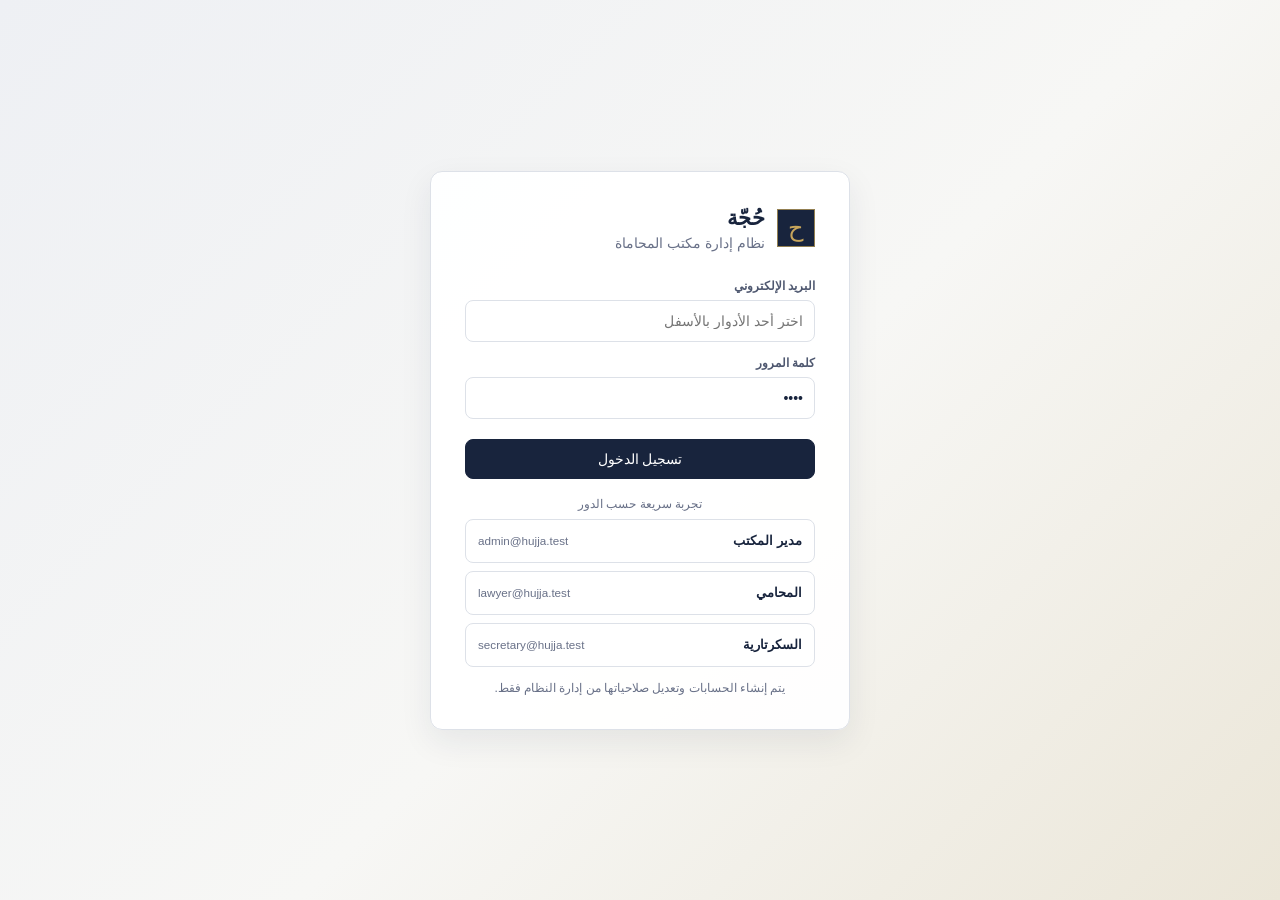
==== commit 9df6eefa: "Add quick role login shortcuts Co-authored-by: Copilot <223556219+Copilot@users.noreply.github.com>" ====
--- a/hujja-prototype.html
+++ b/hujja-prototype.html
@@ -173,6 +173,16 @@
     .login-card .field { margin-top: 14px; }
     .login-card .btn { width: 100%; margin-top: 20px; }
     .login-hint { margin-top: 14px; color: var(--muted); font-size: 12px; text-align: center; }
+    .role-shortcuts { margin-top: 18px; display: grid; gap: 8px; }
+    .role-shortcuts-title { color: var(--muted); font-size: 12px; text-align: center; }
+    .role-shortcut {
+      width: 100%; min-height: 44px; border: 1px solid var(--line); border-radius: 8px;
+      background: #fff; color: var(--ink); display: flex; align-items: center;
+      justify-content: space-between; gap: 10px; padding: 8px 12px; text-align: right;
+    }
+    .role-shortcut:hover { border-color: #aab3c2; background: #fafbfc; }
+    .role-shortcut strong { font-size: 13px; }
+    .role-shortcut small { direction: ltr; color: var(--muted); }
     .toast {
       position: fixed; left: 24px; bottom: 24px; z-index: 50;
       background: var(--ink); color: #fff; border-right: 4px solid var(--gold);
@@ -331,10 +341,16 @@
               <div><h1>حُجّة</h1><p>نظام إدارة مكتب المحاماة</p></div>
             </div>
             <form id="login-form">
-              <div class="field"><label for="email">البريد الإلكتروني</label><input id="email" value="lawyer@hujja.test" autocomplete="username"></div>
+              <div class="field"><label for="email">البريد الإلكتروني</label><input id="email" value="" placeholder="اختر أحد الأدوار بالأسفل" autocomplete="username"></div>
               <div class="field"><label for="password">كلمة المرور</label><input id="password" type="password" value="1234" autocomplete="current-password"></div>
               <button class="btn primary" type="submit">تسجيل الدخول</button>
             </form>
+            <div class="role-shortcuts">
+              <div class="role-shortcuts-title">تجربة سريعة حسب الدور</div>
+              <button type="button" class="role-shortcut" onclick="selectRole('admin@hujja.test')"><strong>مدير المكتب</strong><small>admin@hujja.test</small></button>
+              <button type="button" class="role-shortcut" onclick="selectRole('lawyer@hujja.test')"><strong>المحامي</strong><small>lawyer@hujja.test</small></button>
+              <button type="button" class="role-shortcut" onclick="selectRole('secretary@hujja.test')"><strong>السكرتارية</strong><small>secretary@hujja.test</small></button>
+            </div>
             <div class="login-hint">يتم إنشاء الحسابات وتعديل صلاحياتها من إدارة النظام فقط.</div>
           </section>
         </main>`;
@@ -350,6 +366,14 @@
       });
     }
     function cancelOtp(){ state.pendingUser=null; state.otp=""; render(); }
+    function selectRole(email){
+      const input=$("#email");
+      if(input) {
+        input.value=email;
+        input.focus();
+        toast("تم اختيار الدور — اضغط تسجيل الدخول");
+      }
+    }
 
     const icons = {
       dashboard:`<svg viewBox="0 0 24 24" fill="none" stroke="currentColor"><rect x="3" y="3" width="7" height="7" rx="1"/><rect x="14" y="3" width="7" height="7" rx="1"/><rect x="3" y="14" width="7" height="7" rx="1"/><rect x="14" y="14" width="7" height="7" rx="1"/></svg>`,
